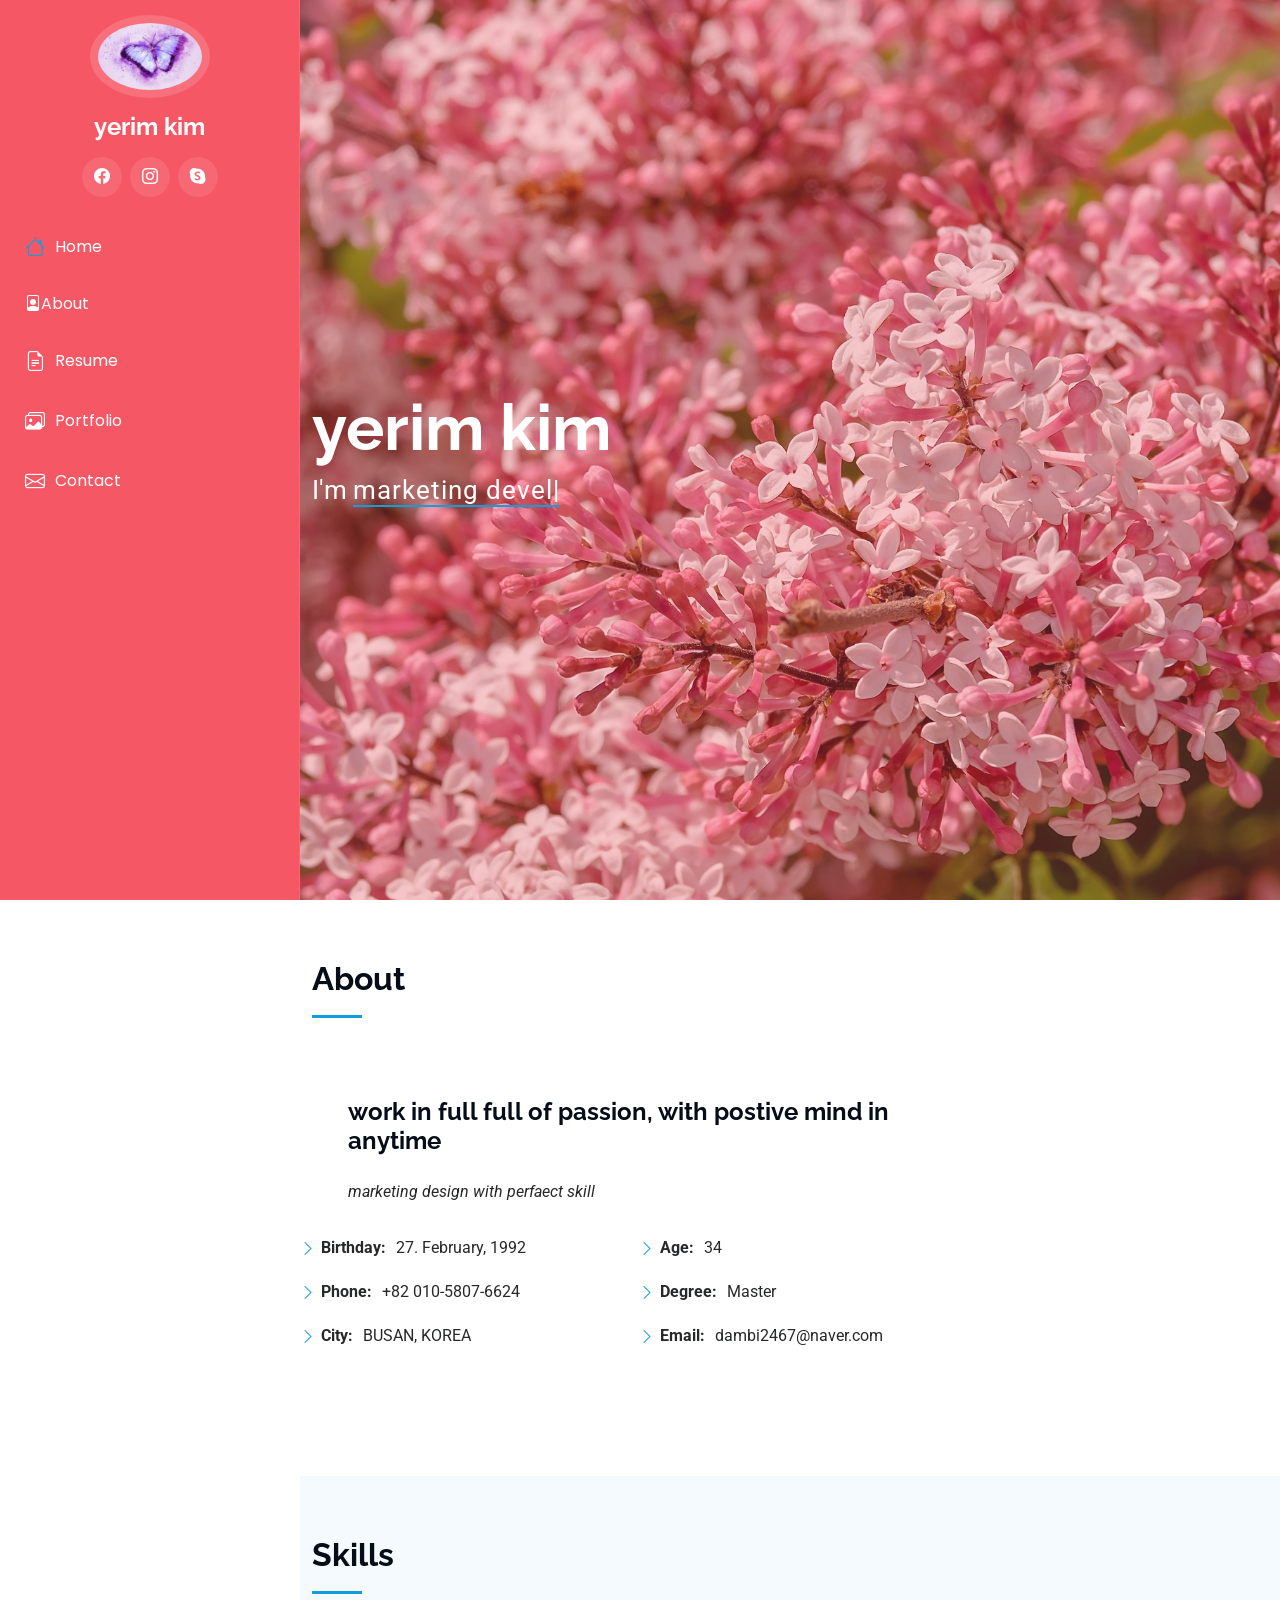
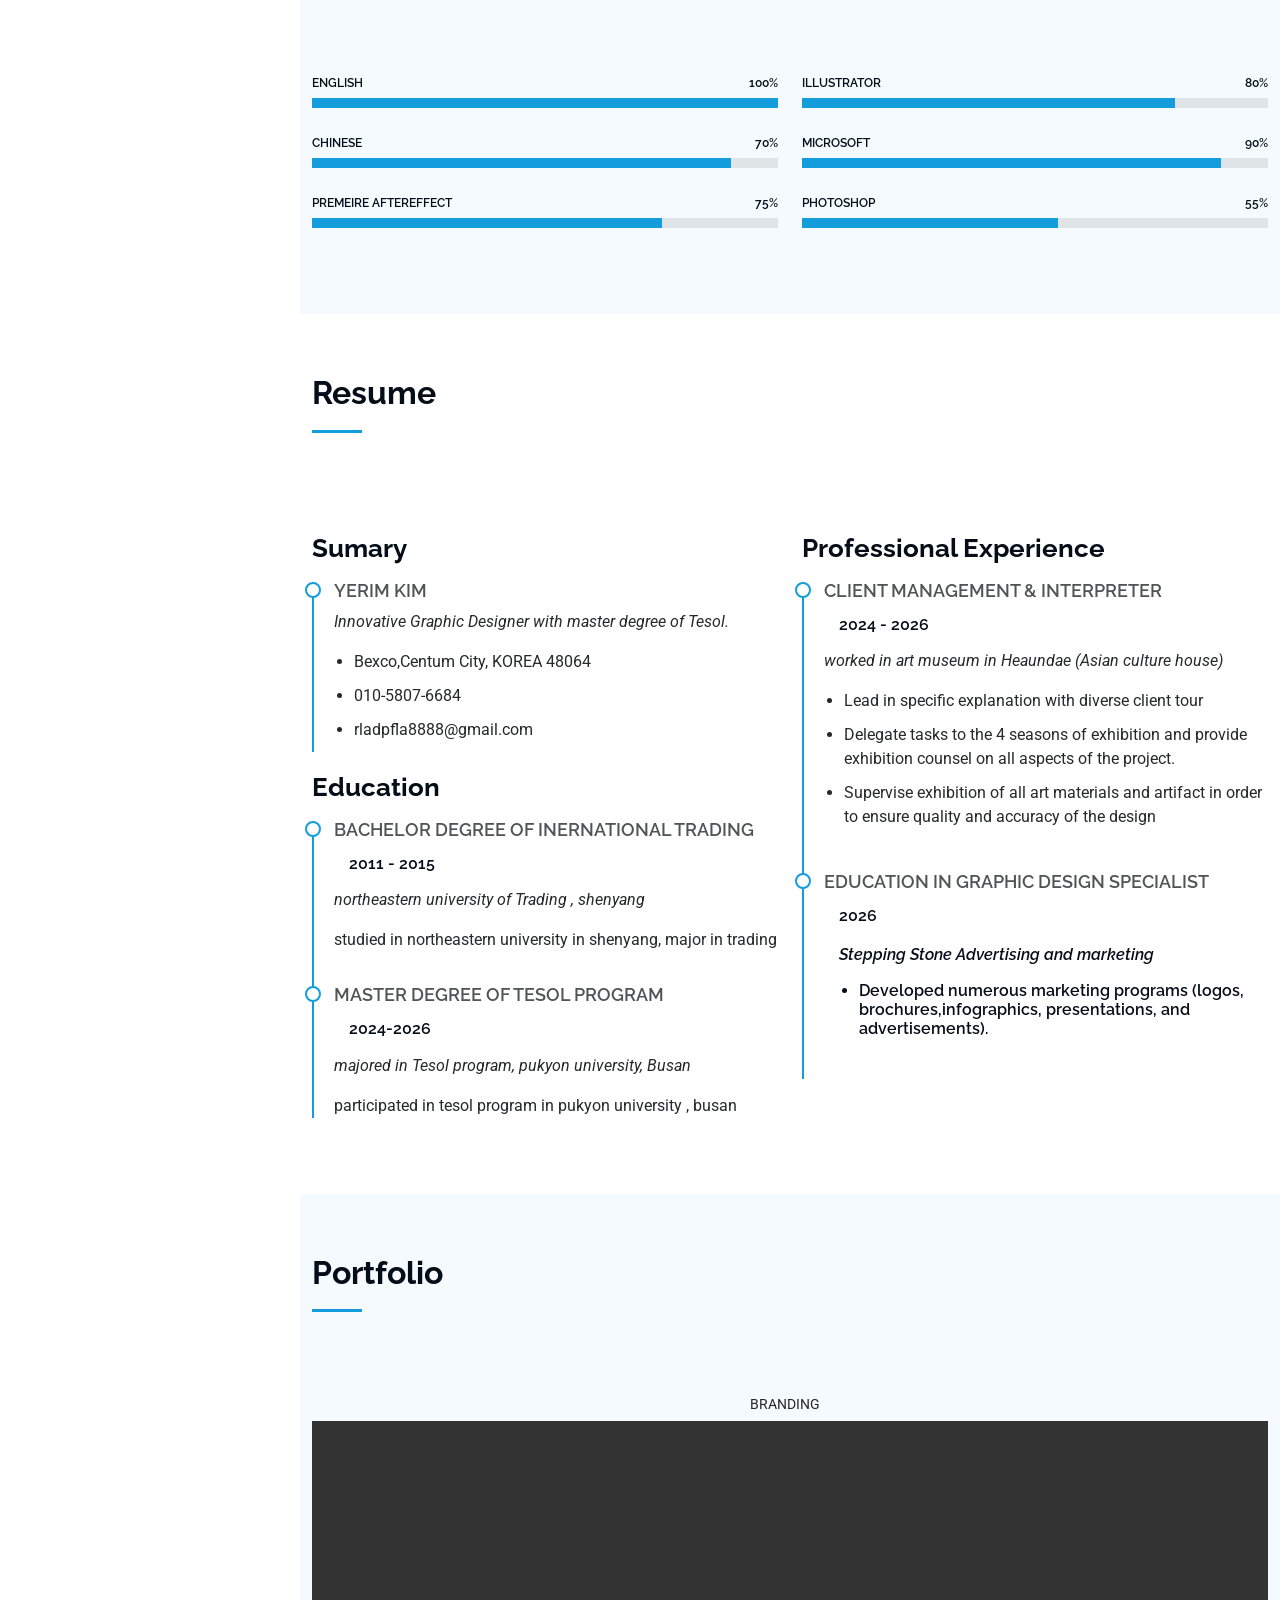
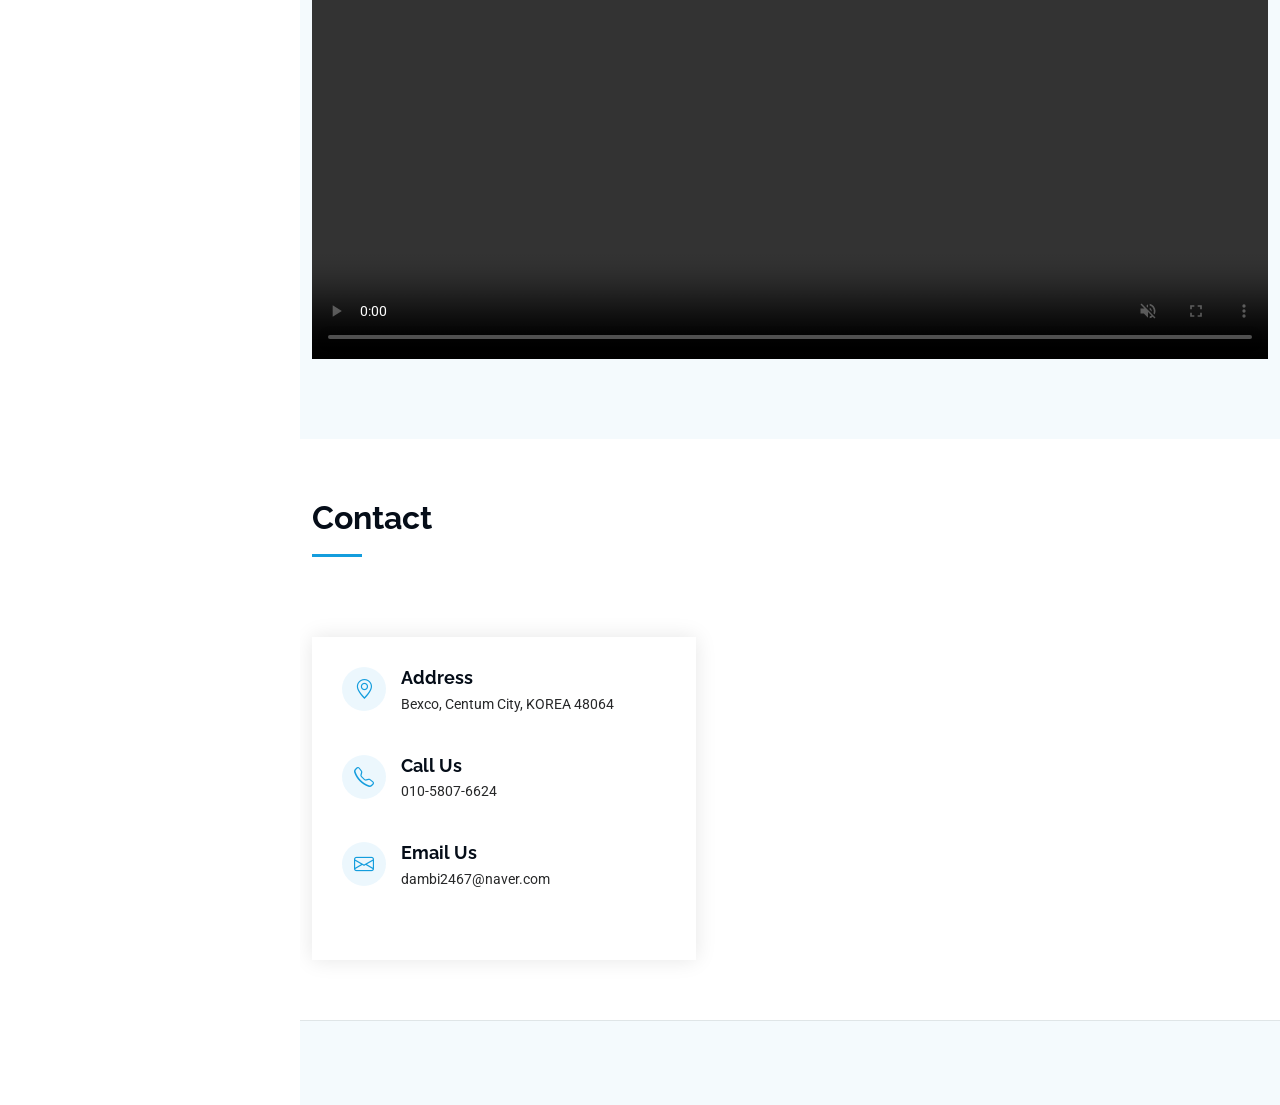
==== index.html @ ba6cc74e "up" ====
<!DOCTYPE html>
<html lang="en">

<head>
  <meta charset="utf-8">
  <meta content="width=device-width, initial-scale=1.0" name="viewport">
  <title>Index - iPortfolio Bootstrap Template</title>
  <meta content="" name="description">
  <meta content="" name="keywords">

  <!-- Favicons -->
  <link href="./milaoktasafitri-astronomy-9746537_1920.png" rel="icon">
  <link href="assets/img/apple-touch-icon.png" rel="apple-touch-icon">

  <!-- Fonts -->
  <link href="https://fonts.googleapis.com" rel="preconnect">
  <link href="https://fonts.gstatic.com" rel="preconnect" crossorigin>
  <link href="https://fonts.googleapis.com/css2?family=Roboto:ital,wght@0,100;0,300;0,400;0,500;0,700;0,900;1,100;1,300;1,400;1,500;1,700;1,900&family=Poppins:ital,wght@0,100;0,200;0,300;0,400;0,500;0,600;0,700;0,800;0,900;1,100;1,200;1,300;1,400;1,500;1,600;1,700;1,800;1,900&family=Raleway:ital,wght@0,100;0,200;0,300;0,400;0,500;0,600;0,700;0,800;0,900;1,100;1,200;1,300;1,400;1,500;1,600;1,700;1,800;1,900&display=swap" rel="stylesheet">

  <!-- Vendor CSS Files -->
  <link href="assets/vendor/bootstrap/css/bootstrap.min.css" rel="stylesheet">
  <link href="assets/vendor/bootstrap-icons/bootstrap-icons.css" rel="stylesheet">
  <link href="assets/vendor/aos/aos.css" rel="stylesheet">
  <link href="assets/vendor/glightbox/css/glightbox.min.css" rel="stylesheet">
  <link href="assets/vendor/swiper/swiper-bundle.min.css" rel="stylesheet">

  <!-- Main CSS File -->
  <link href="assets/css/main.css" rel="stylesheet">

</head>

<body class="index-page">

  <header id="header" class="header dark-background d-flex flex-column">
    <i class="header-toggle d-xl-none bi bi-list"></i>

    <div class="profile-img">
      <img src="./ractapopulous-butterfly-2265010_1920.jpg" height="100"  alt="" class="img-fluid rounded-circle">
    </div>

    <a href="index.html" class="logo d-flex align-items-center justify-content-center">
      <!-- Uncomment the line below if you also wish to use an image logo -->
      <!-- <img src="assets/img/logo.png" alt=""> -->
      <h1 class="sitename"> yerim kim</h1>
    </a>

    <div class="social-links text-center">
    
      <a href="#" class="facebook"><i class="bi bi-facebook"></i></a>
      <a href="#" class="instagram"><i class="bi bi-instagram"></i></a>
      <a href="#" class="google-plus"><i class="bi bi-skype"></i></a>

    </div>

    <nav id="navmenu" class="navmenu">
      <ul>
        <li><a href="#hero" class="active"><i class="bi bi-house navicon"></i>Home</a></li>
        <li><a href="#about"><i class="bi bi-file-person"></i> About</a></li>
        <li><a href="#resume"><i class="bi bi-file-earmark-text navicon"></i> Resume</a></li>
        <li><a href="#portfolio"><i class="bi bi-images navicon"></i> Portfolio</a></li>
      
        <li><a href="#contact"><i class="bi bi-envelope navicon"></i> Contact</a></li>
      </ul>
    </nav>

  </header>

  <main class="main">

    <!-- Hero Section -->
    <section id="hero" class="hero section dark-background">

      <img src="./couleur-lilac-3358741_1920.jpg" alt="" data-aos="fade-in" class="">

      <div class="container" data-aos="fade-up" data-aos-delay="100">
        <h2>yerim kim </h2>
        <p>I'm <span class="typed" data-typed-items=" marketing developer, interpreter., Freelancer.,"></span><span class="typed-cursor typed-cursor--blink" aria-hidden="true"></span><span class="typed-cursor typed-cursor--blink" aria-hidden="true"></span></p>
      </div>

    </section><!-- /Hero Section -->

    <!-- About Section -->
    <section id="about" class="about section">

      <!-- Section Title -->
      <div class="container section-title" data-aos="fade-up">
        <h2>About</h2>
        <p></p>
      </div><!-- End Section Title -->

        
          <div class="col-lg-8 content"  >
            <h2 class="ms-5"> work in full full of passion, with postive mind in anytime </h2>
            <p class="fst-italic py-3 ms-5">
             marketing design with perfaect skill
            </p>
            <div class="row">
              <div class="col-lg-6">
                <ul>
                  <li><i class="bi bi-chevron-right"></i> <strong>Birthday:</strong> <span>27. February, 1992</span></li>
                
                  <li><i class="bi bi-chevron-right"></i> <strong>Phone:</strong> <span> +82 010-5807-6624</span></li>
                  <li><i class="bi bi-chevron-right"></i> <strong>City:</strong> <span> BUSAN, KOREA</span></li>
                </ul>
              </div>
              <div class="col-lg-6">
                <ul>  
                  <li><i class="bi bi-chevron-right"></i> <strong>Age:</strong> <span>34</span></li>
                  <li><i class="bi bi-chevron-right"></i> <strong>Degree:</strong> <span>Master</span></li>
                  <li><i class="bi bi-chevron-right"></i> <strong>Email:</strong> <span>dambi2467@naver.com</span></li>
                    
                </ul>
              </div> 
            </div>
            <p class="py-3">
               
            </p>
          </div>
        </div>

      </div>

    </section><!-- /About Section -->

 
          


        </div>

      </div>

    </section><!-- /Stats Section -->

    <!-- Skills Section -->
    <section id="skills" class="skills section light-background">

      <!-- Section Title -->
      <div class="container section-title" data-aos="fade-up">
        <h2>Skills</h2>
        <p></p>
      </div><!-- End Section Title -->

      <div class="container" data-aos="fade-up" data-aos-delay="100">

        <div class="row skills-content skills-animation">

          <div class="col-lg-6">

            <div class="progress">
              <span class="skill"><span>ENGLISH</span> <i class="val">100%</i></span>
              <div class="progress-bar-wrap">
                <div class="progress-bar" role="progressbar" aria-valuenow="100" aria-valuemin="0" aria-valuemax="100"></div>
              </div>
            </div><!-- End Skills Item -->

            <div class="progress">
              <span class="skill"><span>CHINESE</span> <i class="val">70%</i></span>
              <div class="progress-bar-wrap">
                <div class="progress-bar" role="progressbar" aria-valuenow="90" aria-valuemin="0" aria-valuemax="100"></div>
              </div>
            </div><!-- End Skills Item -->

            <div class="progress">
              <span class="skill"><span>premeire aftereffect</span> <i class="val">75%</i></span>
              <div class="progress-bar-wrap">
                <div class="progress-bar" role="progressbar" aria-valuenow="75" aria-valuemin="0" aria-valuemax="100"></div>
              </div>
            </div><!-- End Skills Item -->

          </div>

          <div class="col-lg-6">

            <div class="progress">
              <span class="skill"><span>ILLUSTRATOR </span> <i class="val">80%</i></span>
              <div class="progress-bar-wrap">
                <div class="progress-bar" role="progressbar" aria-valuenow="80" aria-valuemin="0" aria-valuemax="100"></div>
              </div>
            </div><!-- End Skills Item -->

            <div class="progress">
              <span class="skill"><span>MICROSOFT</span> <i class="val">90%</i></span>
              <div class="progress-bar-wrap">
                <div class="progress-bar" role="progressbar" aria-valuenow="90" aria-valuemin="0" aria-valuemax="100"></div>
              </div>
            </div><!-- End Skills Item -->

            <div class="progress">
              <span class="skill"><span>Photoshop</span> <i class="val">55%</i></span>
              <div class="progress-bar-wrap">
                <div class="progress-bar" role="progressbar" aria-valuenow="55" aria-valuemin="0" aria-valuemax="100"></div>
              </div>
            </div><!-- End Skills Item -->

          </div>

        </div>

      </div>

    </section><!-- /Skills Section -->

    <!-- Resume Section -->
    <section id="resume" class="resume section">

      <!-- Section Title -->
      <div class="container section-title" data-aos="fade-up">
        <h2>Resume</h2>
        <p></p>
      </div><!-- End Section Title -->

      <div class="container">

        <div class="row">

          <div class="col-lg-6" data-aos="fade-up" data-aos-delay="100">
            <h3 class="resume-title">Sumary</h3>

            <div class="resume-item pb-0">
              <h4>yerim kim</h4>
              <p><em>Innovative Graphic Designer with master degree of Tesol.
      
              </em></p>
              <ul>
                <li>Bexco,Centum City, KOREA 48064</li>
                <li>010-5807-6684</li>
                <li>rladpfla8888@gmail.com</li>
              </ul>
            </div><!-- Edn Resume Item -->

            <h3 class="resume-title">Education</h3>
            <div class="resume-item">
              <h4>Bachelor degree of inernational trading </h4>
              <h5>2011 - 2015 </h5>
              <p><em> northeastern university of Trading , shenyang </em></p>
              <p> studied in northeastern university in shenyang, major in trading</p>
            </div><!-- Edn Resume Item -->

            <div class="resume-item">
              <h4>master degree of Tesol program </h4>
              <h5>2024-2026 </h5>
              <p><em> majored in Tesol program, pukyon university, Busan</em></p>
              <p> participated in tesol program in pukyon university , busan</p>
            </div><!-- Edn Resume Item -->

          </div>

          <div class="col-lg-6" data-aos="fade-up" data-aos-delay="200">
            <h3 class="resume-title">Professional Experience</h3>
            <div class="resume-item">
              <h4> client management & interpreter</h4>
              <h5>2024 - 2026</h5>
              <p><em> worked in art museum in Heaundae (Asian culture house)</em></p>
              <ul>
                <li>Lead in specific explanation with diverse client tour </li>
                <li>Delegate tasks to the 4 seasons of exhibition and provide exhibition counsel on all aspects of the project. </li>
                <li>Supervise exhibition of all art materials and artifact in order to ensure quality and accuracy of the design</li>
                 
              </ul>
            </div><!-- Edn Resume Item -->

            <div class="resume-item">
              <h4> education in Graphic design specialist </h4>
              <h5>2026<h5>
              <p><em>Stepping Stone Advertising and marketing  </em></p>
              <ul>
                <li>Developed numerous marketing programs (logos, brochures,infographics, presentations, and advertisements).</li>
             
                
              </ul>
            </div><!-- Edn Resume Item -->

          </div>

        </div>

      </div>

    </section><!-- /Resume Section -->

    <!-- Portfolio Section -->
    <section id="portfolio" class="portfolio section light-background">

      <!-- Section Title -->
      <div class="container section-title" data-aos="fade-up">
        <h2>Portfolio</h2>
        <p> </p>
      </div><!-- End Section Title -->

      <div class="container">

        <div class="isotope-layout" data-default-filter="*" data-layout="masonry" data-sort="original-order">

          <ul class="portfolio-filters isotope-filters" data-aos="fade-up" data-aos-delay="100">
           
            <li data-filter=".filter-branding">Branding</li>
            <div class="ratio ratio-16x9">
              <video  class="img-fluid" controls autoplay muted>
                <source src="./KakaoTalk_20260526_102324051.mp4" type="">
              </video>
            </div>
         
          </ul><!-- End Portfolio Filters -->

         

  
      </div><!-- End Section Title -->

     
      <div class="container" data-aos="fade-up" data-aos-delay="100">

        <div class="swiper init-swiper">
          <script type="application/json" class="swiper-config">
            {
              "loop": true,
              "speed": 600,
              "autoplay": {
                "delay": 5000
              },
              "slidesPerView": "auto",
              "pagination": {
                "el": ".swiper-pagination",
                "type": "bullets",
                "clickable": true
              },
              "breakpoints": {
                "320": {
                  "slidesPerView": 1,
                  "spaceBetween": 40
                },
                "1200": {
                  "slidesPerView": 3,
                  "spaceBetween": 1
                }
              }
            }
          </script>
    
            
            </div><!-- End testimonial item -->

         

      </div>

    </section><!-- /Testimonials Section -->

    <!-- Contact Section -->
    <section id="contact" class="contact section">

      <!-- Section Title -->
      <div class="container section-title" data-aos="fade-up">
        <h2>Contact</h2>
        <p></p>
      </div><!-- End Section Title -->

      <div class="container" data-aos="fade-up" data-aos-delay="100">

        <div class="row gy-4">

          <div class="col-lg-5">

            <div class="info-wrap">
              <div class="info-item d-flex" data-aos="fade-up" data-aos-delay="200">
                <i class="bi bi-geo-alt flex-shrink-0"></i>
                <div>
                  <h3>Address</h3>
                  <p>Bexco, Centum City, KOREA 48064</p>
                </div>
              </div><!-- End Info Item -->

              <div class="info-item d-flex" data-aos="fade-up" data-aos-delay="300">
                <i class="bi bi-telephone flex-shrink-0"></i>
                <div>
                  <h3>Call Us</h3>
                  <p>010-5807-6624</p>
                </div>
              </div><!-- End Info Item -->

              <div class="info-item d-flex" data-aos="fade-up" data-aos-delay="400">
                <i class="bi bi-envelope flex-shrink-0"></i>
                <div>
                  <h3>Email Us</h3>
                  <p>dambi2467@naver.com</p>
                </div>
              </div><!-- End Info Item -->

              
            </div>
          </div>

          
               

              </div>
            </form>
          </div><!-- End Contact Form -->

        </div>

      </div>

    </section><!-- /Contact Section -->

  </main>

  <footer id="footer" class="footer position-relative light-background">

    <div class="container">
      <div class="copyright text-center ">
              </div>
      <div class="credits">
        <!-- All the links in the footer should remain intact. -->
        <!-- You can delete the links only if you've purchased the pro version. -->
        <!-- Licensing information: https://bootstrapmade.com/license/ -->
        <!-- Purchase the pro version with working PHP/AJAX contact form: [buy-url] -->
       
      </div>
    </div>

  </footer>

  <!-- Scroll Top -->
  <a href="#" id="scroll-top" class="scroll-top d-flex align-items-center justify-content-center"><i class="bi bi-arrow-up-short"></i></a>

  <!-- Preloader -->
  <div id="preloader"></div>

  <!-- Vendor JS Files -->
  <script src="assets/vendor/bootstrap/js/bootstrap.bundle.min.js"></script>
  <script src="assets/vendor/php-email-form/validate.js"></script>
  <script src="assets/vendor/aos/aos.js"></script>
  <script src="assets/vendor/typed.js/typed.umd.js"></script>
  <script src="assets/vendor/purecounter/purecounter_vanilla.js"></script>
  <script src="assets/vendor/waypoints/noframework.waypoints.js"></script>
  <script src="assets/vendor/glightbox/js/glightbox.min.js"></script>
  <script src="assets/vendor/imagesloaded/imagesloaded.pkgd.min.js"></script>
  <script src="assets/vendor/isotope-layout/isotope.pkgd.min.js"></script>
  <script src="assets/vendor/swiper/swiper-bundle.min.js"></script>

  <!-- Main JS File -->
  <script src="assets/js/main.js"></script>

</body>

</html>
---- assets/css/main.css ----
/**
* Template Name: iPortfolio
* Template URL: https://bootstrapmade.com/iportfolio-bootstrap-portfolio-websites-template/
* Updated: Jun 29 2024 with Bootstrap v5.3.3
* Author: BootstrapMade.com
* License: https://bootstrapmade.com/license/
*/

/*--------------------------------------------------------------
# Font & Color Variables
# Help: https://bootstrapmade.com/color-system/
--------------------------------------------------------------*/
/* Fonts */
:root {
  --default-font: "Roboto",  system-ui, -apple-system, "Segoe UI", Roboto, "Helvetica Neue", Arial, "Noto Sans", "Liberation Sans", sans-serif, "Apple Color Emoji", "Segoe UI Emoji", "Segoe UI Symbol", "Noto Color Emoji";
  --heading-font: "Raleway",  sans-serif;
  --nav-font: "Poppins",  sans-serif;
}

/* Global Colors - The following color variables are used throughout the website. Updating them here will change the color scheme of the entire website */
:root { 
  --background-color: #ffffff; /* Background color for the entire website, including individual sections */
  --default-color: #272829; /* Default color used for the majority of the text content across the entire website */
  --heading-color: #050d18; /* Color for headings, subheadings and title throughout the website */
  --accent-color: #149ddd; /* Accent color that represents your brand on the website. It's used for buttons, links, and other elements that need to stand out */
  --surface-color: #ffffff; /* The surface color is used as a background of boxed elements within sections, such as cards, icon boxes, or other elements that require a visual separation from the global background. */
  --contrast-color: #ffffff; /* Contrast color for text, ensuring readability against backgrounds of accent, heading, or default colors. */
}

/* Nav Menu Colors - The following color variables are used specifically for the navigation menu. They are separate from the global colors to allow for more customization options */
:root {
  --nav-color: #ffffff;  /* The default color of the main navmenu links */
  --nav-hover-color: #ffffff; /* Applied to main navmenu links when they are hovered over or active */
  --nav-mobile-background-color: #040b14; /* Used as the background color for mobile navigation menu */
  --nav-dropdown-background-color: #040b14; /* Used as the background color for dropdown items that appear when hovering over primary navigation items */
  --nav-dropdown-color: #a8a9b4; /* Used for navigation links of the dropdown items in the navigation menu. */
  --nav-dropdown-hover-color: #ffffff; /* Similar to --nav-hover-color, this color is applied to dropdown navigation links when they are hovered over. */
}

/* Color Presets - These classes override global colors when applied to any section or element, providing reuse of the sam color scheme. */

.light-background {
  --background-color: #f4fafd;
  --surface-color: #ffffff;
}

.dark-background {
  --background-color: #f55764;
  --default-color: #ffffff;
  --heading-color: #ffffff;
  --surface-color: #151f2b;
  --contrast-color: #ffffff;
}

/* Smooth scroll */
:root {
  scroll-behavior: smooth;
}

/*--------------------------------------------------------------
# General Styling & Shared Classes
--------------------------------------------------------------*/
body {
  color: var(--default-color);
  background-color: var(--background-color);
  font-family: var(--default-font);
}

a {
  color: var(--accent-color);
  text-decoration: none;
  transition: 0.3s;
}

a:hover {
  color: color-mix(in srgb, var(--accent-color), transparent 25%);
  text-decoration: none;
}

h1,
h2,
h3,
h4,
h5,
h6 {
  color: var(--heading-color);
  font-family: var(--heading-font);
}

/* PHP Email Form Messages
------------------------------*/
.php-email-form .error-message {
  display: none;
  background: #df1529;
  color: #ffffff;
  text-align: left;
  padding: 15px;
  margin-bottom: 24px;
  font-weight: 600;
}

.php-email-form .sent-message {
  display: none;
  color: #ffffff;
  background: #059652;
  text-align: center;
  padding: 15px;
  margin-bottom: 24px;
  font-weight: 600;
}

.php-email-form .loading {
  display: none;
  background: var(--surface-color);
  text-align: center;
  padding: 15px;
  margin-bottom: 24px;
}

.php-email-form .loading:before {
  content: "";
  display: inline-block;
  border-radius: 50%;
  width: 24px;
  height: 24px;
  margin: 0 10px -6px 0;
  border: 3px solid var(--accent-color);
  border-top-color: var(--surface-color);
  animation: php-email-form-loading 1s linear infinite;
}

@keyframes php-email-form-loading {
  0% {
    transform: rotate(0deg);
  }

  100% {
    transform: rotate(360deg);
  }
}

/*--------------------------------------------------------------
# Global Header
--------------------------------------------------------------*/
.header {
  color: var(--default-color);
  background-color: var(--background-color);
  position: fixed;
  top: 0;
  left: 0;
  bottom: 0;
  padding: 0 15px;
  width: 300px;
  transition: all ease-in-out 0.3s;
  overflow-y: auto;
  z-index: 997;
  border-right: 1px solid color-mix(in srgb, var(--default-color), transparent 90%);
}

.header .profile-img img {
  margin: 15px auto;
  display: block;
  width: 120px;
  border: 8px solid color-mix(in srgb, var(--default-color), transparent 85%);
}

.header .logo {
  line-height: 1;
  margin-bottom: 15px;
}

.header .logo img {
  max-height: 32px;
  margin-right: 8px;
}

.header .logo h1 {
  font-size: 24px;
  margin: 0;
  font-weight: 700;
  color: var(--heading-color);
}

.header .social-links {
  margin: 0 0 20px 0;
}

.header .social-links a {
  font-size: 16px;
  display: inline-flex;
  align-items: center;
  justify-content: center;
  background: color-mix(in srgb, var(--default-color), transparent 90%);
  color: var(--default-color);
  margin: 0 2px;
  border-radius: 50%;
  text-align: center;
  width: 40px;
  height: 40px;
  transition: 0.3s;
}

.header .social-links a:hover {
  color: var(--contrast-color);
  background: var(--accent-color);
}

@media (min-width: 1200px) {

  .header~main,
  .header~#footer {
    margin-left: 300px;
  }
}

@media (max-width: 1199px) {
  .header {
    left: -100%;
  }
}

.header.header-show {
  left: 0;
}

.header .header-toggle {
  color: var(--contrast-color);
  background-color: var(--accent-color);
  font-size: 22px;
  display: flex;
  align-items: center;
  justify-content: center;
  width: 40px;
  height: 40px;
  border-radius: 50%;
  cursor: pointer;
  position: fixed;
  top: 15px;
  right: 15px;
  z-index: 9999;
  transition: background-color 0.3s;
}

.header .header-toggle:hover {
  color: var(--contrast-color);
  background-color: color-mix(in srgb, var(--accent-color) 90%, white 15%);
}

/*--------------------------------------------------------------
# Navigation Menu
--------------------------------------------------------------*/
.mobile-nav-toggle {
  display: none;
}

.navmenu {
  padding: 0;
  z-index: 9997;
}

.navmenu ul {
  list-style: none;
  padding: 0 0 20px 0;
  margin: 0;
}

.navmenu a,
.navmenu a:focus {
  color: var(--nav-color);
  padding: 15px 10px;
  font-family: var(--nav-font);
  font-size: 16px;
  font-weight: 400;
  display: flex;
  align-items: center;
  white-space: nowrap;
  transition: 0.3s;
  width: 100%;
}

.navmenu a .navicon,
.navmenu a:focus .navicon {
  font-size: 20px;
  margin-right: 10px;
}

.navmenu a .toggle-dropdown,
.navmenu a:focus .toggle-dropdown {
  font-size: 12px;
  line-height: 0;
  margin-left: auto;
  width: 30px;
  height: 30px;
  display: flex;
  align-items: center;
  justify-content: center;
  border-radius: 50%;
  transition: 0.3s;
  flex-shrink: 0;
  background-color: color-mix(in srgb, var(--accent-color), transparent 90%);
}

.navmenu a .toggle-dropdown:hover,
.navmenu a:focus .toggle-dropdown:hover {
  background-color: var(--accent-color);
  color: var(--contrast-color);
}

.navmenu a:hover,
.navmenu .active,
.navmenu .active:focus {
  color: var(--nav-hover-color);
}

.navmenu a:hover .navicon,
.navmenu .active .navicon,
.navmenu .active:focus .navicon {
  color: var(--accent-color);
}

.navmenu .active .toggle-dropdown,
.navmenu .active:focus .toggle-dropdown {
  background-color: var(--accent-color);
  color: var(--contrast-color);
  transform: rotate(180deg);
}

.navmenu .dropdown {
  display: block;
}

.navmenu .dropdown a,
.navmenu .dropdown a:focus {
  color: --nav-dropdown-color;
}

.navmenu .dropdown a:hover,
.navmenu .dropdown .active,
.navmenu .dropdown .active:focus {
  color: var(--nav-dropdown-hover-color);
}

.navmenu .dropdown ul {
  position: static;
  display: none;
  z-index: 99;
  padding: 5px 10px;
  margin: 5px 10px;
  background-color: var(--nav-dropdown-background-color);
  border: 1px solid color-mix(in srgb, var(--default-color), transparent 90%);
  box-shadow: none;
  transition: all 0.5s ease-in-out;
}

.navmenu .dropdown ul ul {
  background-color: rgba(33, 37, 41, 0.1);
}

.navmenu .dropdown>.dropdown-active {
  display: block;
  background-color: rgba(33, 37, 41, 0.03);
}

/*--------------------------------------------------------------
# Global Footer
--------------------------------------------------------------*/
.footer {
  color: var(--default-color);
  background-color: var(--background-color);
  font-size: 14px;
  padding: 40px 0;
  position: relative;
  border-top: 1px solid color-mix(in srgb, var(--default-color), transparent 90%);
}

.footer .copyright p {
  margin-bottom: 0;
}

.footer .credits {
  margin-top: 4px;
  font-size: 13px;
  text-align: center;
}

/*--------------------------------------------------------------
# Preloader
--------------------------------------------------------------*/
#preloader {
  position: fixed;
  inset: 0;
  z-index: 999999;
  overflow: hidden;
  background: var(--background-color);
  transition: all 0.6s ease-out;
}

#preloader:before {
  content: "";
  position: fixed;
  top: calc(50% - 30px);
  left: calc(50% - 30px);
  border: 6px solid #ffffff;
  border-color: var(--accent-color) transparent var(--accent-color) transparent;
  border-radius: 50%;
  width: 60px;
  height: 60px;
  animation: animate-preloader 1.5s linear infinite;
}

@keyframes animate-preloader {
  0% {
    transform: rotate(0deg);
  }

  100% {
    transform: rotate(360deg);
  }
}

/*--------------------------------------------------------------
# Scroll Top Button
--------------------------------------------------------------*/
.scroll-top {
  position: fixed;
  visibility: hidden;
  opacity: 0;
  right: 15px;
  bottom: -15px;
  z-index: 99999;
  background-color: var(--accent-color);
  width: 44px;
  height: 44px;
  border-radius: 50px;
  transition: all 0.4s;
}

.scroll-top i {
  font-size: 24px;
  color: var(--contrast-color);
  line-height: 0;
}

.scroll-top:hover {
  background-color: color-mix(in srgb, var(--accent-color), transparent 20%);
  color: var(--contrast-color);
}

.scroll-top.active {
  visibility: visible;
  opacity: 1;
  bottom: 15px;
}

/*--------------------------------------------------------------
# Disable aos animation delay on mobile devices
--------------------------------------------------------------*/
@media screen and (max-width: 768px) {
  [data-aos-delay] {
    transition-delay: 0 !important;
  }
}

/*--------------------------------------------------------------
# Global Page Titles & Breadcrumbs
--------------------------------------------------------------*/
.page-title {
  color: var(--default-color);
  background-color: var(--background-color);
  padding: 25px 0;
  position: relative;
}

.page-title h1 {
  font-size: 24px;
  font-weight: 700;
}

.page-title .breadcrumbs ol {
  display: flex;
  flex-wrap: wrap;
  list-style: none;
  padding: 0;
  margin: 0;
  font-size: 14px;
  font-weight: 400;
}

.page-title .breadcrumbs ol li+li {
  padding-left: 10px;
}

.page-title .breadcrumbs ol li+li::before {
  content: "/";
  display: inline-block;
  padding-right: 10px;
  color: color-mix(in srgb, var(--default-color), transparent 70%);
}

/*--------------------------------------------------------------
# Global Sections
--------------------------------------------------------------*/
section,
.section {
  color: var(--default-color);
  background-color: var(--background-color);
  padding: 60px 0;
  overflow: clip;
}

/*--------------------------------------------------------------
# Global Section Titles
--------------------------------------------------------------*/
.section-title {
  padding-bottom: 60px;
  position: relative;
}

.section-title h2 {
  font-size: 32px;
  font-weight: 700;
  margin-bottom: 20px;
  padding-bottom: 20px;
  position: relative;
}

.section-title h2:after {
  content: "";
  position: absolute;
  display: block;
  width: 50px;
  height: 3px;
  background: var(--accent-color);
  left: 0;
  bottom: 0;
}

.section-title p {
  margin-bottom: 0;
}

/*--------------------------------------------------------------
# Hero Section
--------------------------------------------------------------*/
.hero {
  width: 100%;
  min-height: 100vh;
  position: relative;
  padding: 80px 0;
  display: flex;
  align-items: center;
  justify-content: center;
}

.hero img {
  position: absolute;
  inset: 0;
  display: block;
  width: 100%;
  height: 100%;
  object-fit: cover;
  z-index: 1;
}

.hero:before {
  content: "";
  background: color-mix(in srgb, var(--background-color), transparent 70%);
  position: absolute;
  inset: 0;
  z-index: 2;
}

.hero .container {
  position: relative;
  z-index: 3;
}

.hero h2 {
  margin: 0;
  font-size: 64px;
  font-weight: 700;
}

.hero p {
  margin: 5px 0 0 0;
  font-size: 26px;
}

.hero p span {
  letter-spacing: 1px;
  border-bottom: 2px solid var(--accent-color);
}

.hero .social-links {
  margin-top: 25px;
}

.hero .social-links a {
  font-size: 24px;
  display: inline-block;
  color: color-mix(in srgb, var(--default-color), transparent 50%);
  line-height: 1;
  margin-right: 20px;
  transition: 0.3s;
}

.hero .social-links a:hover {
  color: var(--accent-color);
}

@media (max-width: 768px) {
  .hero h2 {
    font-size: 32px;
  }

  .hero p {
    font-size: 20px;
  }
}

/*--------------------------------------------------------------
# About Section
--------------------------------------------------------------*/
.about .content h2 {
  font-weight: 700;
  font-size: 24px;
}

.about .content ul {
  list-style: none;
  padding: 0;
}

.about .content ul li {
  margin-bottom: 20px;
  display: flex;
  align-items: center;
}

.about .content ul strong {
  margin-right: 10px;
}

.about .content ul i {
  font-size: 16px;
  margin-right: 5px;
  color: var(--accent-color);
  line-height: 0;
}

/*--------------------------------------------------------------
# Stats Section
--------------------------------------------------------------*/
.stats .stats-item {
  padding: 30px;
  width: 100%;
}

.stats .stats-item i {
  color: var(--accent-color);
  display: block;
  font-size: 44px;
  float: left;
  line-height: 0;
}

.stats .stats-item .purecounter {
  color: var(--heading-color);
  font-size: 48px;
  line-height: 40px;
  display: block;
  font-weight: 700;
  margin-left: 60px;
}

.stats .stats-item p {
  color: color-mix(in srgb, var(--default-color), transparent 40%);
  padding: 15px 0 0 0;
  margin: 0 0 0 60px;
  font-family: var(--heading-font);
  font-size: 14px;
}

/*--------------------------------------------------------------
# Skills Section
--------------------------------------------------------------*/
.skills .progress {
  height: 60px;
  display: block;
  background: none;
  border-radius: 0;
}

.skills .progress .skill {
  color: var(--heading-color);
  padding: 0;
  margin: 0 0 6px 0;
  text-transform: uppercase;
  display: block;
  font-weight: 600;
  font-family: var(--heading-font);
}

.skills .progress .skill .val {
  float: right;
  font-style: normal;
}

.skills .progress-bar-wrap {
  background: color-mix(in srgb, var(--default-color), transparent 90%);
  height: 10px;
}

.skills .progress-bar {
  width: 1px;
  height: 10px;
  transition: 0.9s;
  background-color: var(--accent-color);
}

/*--------------------------------------------------------------
# Resume Section
--------------------------------------------------------------*/
.resume .resume-title {
  color: var(--heading-color);
  font-size: 26px;
  font-weight: 700;
  margin-top: 20px;
  margin-bottom: 20px;
}

.resume .resume-item {
  padding: 0 0 20px 20px;
  margin-top: -2px;
  border-left: 2px solid var(--accent-color);
  position: relative;
}

.resume .resume-item h4 {
  line-height: 18px;
  font-size: 18px;
  font-weight: 600;
  text-transform: uppercase;
  color: color-mix(in srgb, var(--default-color), transparent 20%);
  margin-bottom: 10px;
}

.resume .resume-item h5 {
  font-size: 16px;
  padding: 5px 15px;
  display: inline-block;
  font-weight: 600;
  margin-bottom: 10px;
}

.resume .resume-item ul {
  padding-left: 20px;
}

.resume .resume-item ul li {
  padding-bottom: 10px;
}

.resume .resume-item:last-child {
  padding-bottom: 0;
}

.resume .resume-item::before {
  content: "";
  position: absolute;
  width: 16px;
  height: 16px;
  border-radius: 50px;
  left: -9px;
  top: 0;
  background: var(--background-color);
  border: 2px solid var(--accent-color);
}

/*--------------------------------------------------------------
# Portfolio Section
--------------------------------------------------------------*/
.portfolio .portfolio-filters {
  padding: 0;
  margin: 0 auto 20px auto;
  list-style: none;
  text-align: center;
}

.portfolio .portfolio-filters li {
  cursor: pointer;
  display: inline-block;
  padding: 0;
  font-size: 14px;
  font-weight: 400;
  margin: 0 10px;
  line-height: 1;
  text-transform: uppercase;
  margin-bottom: 10px;
  transition: all 0.3s ease-in-out;
}

.portfolio .portfolio-filters li:hover,
.portfolio .portfolio-filters li.filter-active {
  color: var(--accent-color);
}

.portfolio .portfolio-filters li:first-child {
  margin-left: 0;
}

.portfolio .portfolio-filters li:last-child {
  margin-right: 0;
}

@media (max-width: 575px) {
  .portfolio .portfolio-filters li {
    font-size: 14px;
    margin: 0 5px;
  }
}

.portfolio .portfolio-content {
  position: relative;
  overflow: hidden;
}

.portfolio .portfolio-content img {
  transition: 0.3s;
}

.portfolio .portfolio-content .portfolio-info {
  opacity: 0;
  position: absolute;
  inset: 0;
  z-index: 3;
  transition: all ease-in-out 0.3s;
  background: rgba(0, 0, 0, 0.6);
  padding: 15px;
}

.portfolio .portfolio-content .portfolio-info h4 {
  font-size: 14px;
  padding: 5px 10px;
  font-weight: 400;
  color: #ffffff;
  display: inline-block;
  background-color: var(--accent-color);
}

.portfolio .portfolio-content .portfolio-info p {
  position: absolute;
  bottom: 10px;
  text-align: center;
  display: inline-block;
  left: 0;
  right: 0;
  font-size: 16px;
  font-weight: 600;
  color: rgba(255, 255, 255, 0.8);
}

.portfolio .portfolio-content .portfolio-info .preview-link,
.portfolio .portfolio-content .portfolio-info .details-link {
  position: absolute;
  left: calc(50% - 40px);
  font-size: 26px;
  top: calc(50% - 14px);
  color: #fff;
  transition: 0.3s;
  line-height: 1.2;
}

.portfolio .portfolio-content .portfolio-info .preview-link:hover,
.portfolio .portfolio-content .portfolio-info .details-link:hover {
  color: var(--accent-color);
}

.portfolio .portfolio-content .portfolio-info .details-link {
  left: 50%;
  font-size: 34px;
  line-height: 0;
}

.portfolio .portfolio-content:hover .portfolio-info {
  opacity: 1;
}

.portfolio .portfolio-content:hover img {
  transform: scale(1.1);
}

/*--------------------------------------------------------------
# Services Section
--------------------------------------------------------------*/
.services .service-item {
  position: relative;
}

.services .service-item .icon {
  background: var(--accent-color);
  display: flex;
  align-items: center;
  justify-content: center;
  width: 54px;
  height: 54px;
  border-radius: 50%;
  transition: 0.5s;
  border: 1px solid var(--accent-color);
  margin-right: 20px;
}

.services .service-item .icon i {
  color: var(--contrast-color);
  font-size: 24px;
  line-height: 0;
}

.services .service-item:hover .icon {
  background: var(--surface-color);
}

.services .service-item:hover .icon i {
  color: var(--accent-color);
}

.services .service-item .title {
  font-weight: 700;
  margin-bottom: 15px;
  font-size: 18px;
}

.services .service-item .title a {
  color: var(--heading-color);
}

.services .service-item .title a:hover {
  color: var(--accent-color);
}

.services .service-item .description {
  line-height: 24px;
  font-size: 14px;
}

/*--------------------------------------------------------------
# Testimonials Section
--------------------------------------------------------------*/
.testimonials .testimonials-carousel,
.testimonials .testimonials-slider {
  overflow: hidden;
}

.testimonials .testimonial-item {
  box-sizing: content-box;
  text-align: center;
  min-height: 320px;
}

.testimonials .testimonial-item .testimonial-img {
  width: 90px;
  border-radius: 50%;
  margin: 0 auto;
}

.testimonials .testimonial-item h3 {
  font-size: 18px;
  font-weight: bold;
  margin: 10px 0 5px 0;
}

.testimonials .testimonial-item h4 {
  font-size: 14px;
  color: color-mix(in srgb, var(--default-color), transparent 20%);
  margin: 0;
}

.testimonials .testimonial-item .quote-icon-left,
.testimonials .testimonial-item .quote-icon-right {
  color: color-mix(in srgb, var(--accent-color), transparent 40%);
  font-size: 26px;
  line-height: 0;
}

.testimonials .testimonial-item .quote-icon-left {
  display: inline-block;
  left: -5px;
  position: relative;
}

.testimonials .testimonial-item .quote-icon-right {
  display: inline-block;
  right: -5px;
  position: relative;
  top: 10px;
  transform: scale(-1, -1);
}

.testimonials .testimonial-item p {
  font-style: italic;
  margin: 0 15px 15px 15px;
  padding: 20px;
  background-color: var(--surface-color);
  position: relative;
  margin-bottom: 35px;
  border-radius: 6px;
  box-shadow: 0px 2px 15px rgba(0, 0, 0, 0.1);
}

.testimonials .testimonial-item p::after {
  content: "";
  width: 0;
  height: 0;
  border-top: 20px solid var(--surface-color);
  border-right: 20px solid transparent;
  border-left: 20px solid transparent;
  position: absolute;
  bottom: -20px;
  left: calc(50% - 20px);
}

.testimonials .swiper-wrapper {
  height: auto;
}

.testimonials .swiper-pagination {
  margin-top: 40px;
  position: relative;
}

.testimonials .swiper-pagination .swiper-pagination-bullet {
  width: 12px;
  height: 12px;
  background-color: var(--background-color);
  opacity: 1;
  border: 1px solid var(--accent-color);
}

.testimonials .swiper-pagination .swiper-pagination-bullet-active {
  background-color: var(--accent-color);
}

/*--------------------------------------------------------------
# Contact Section
--------------------------------------------------------------*/
.contact .info-wrap {
  background-color: var(--surface-color);
  box-shadow: 0px 0px 20px rgba(0, 0, 0, 0.1);
  padding: 30px;
}

@media (max-width: 575px) {
  .contact .info-wrap {
    padding: 20px;
  }
}

.contact .info-item {
  margin-bottom: 40px;
}

.contact .info-item i {
  font-size: 20px;
  color: var(--accent-color);
  background: color-mix(in srgb, var(--accent-color), transparent 92%);
  width: 44px;
  height: 44px;
  display: flex;
  justify-content: center;
  align-items: center;
  border-radius: 50px;
  transition: all 0.3s ease-in-out;
  margin-right: 15px;
}

.contact .info-item h3 {
  padding: 0;
  font-size: 18px;
  font-weight: 700;
  margin-bottom: 5px;
}

.contact .info-item p {
  padding: 0;
  margin-bottom: 0;
  font-size: 14px;
}

.contact .info-item:hover i {
  background: var(--accent-color);
  color: var(--contrast-color);
}

.contact .php-email-form {
  background-color: var(--surface-color);
  height: 100%;
  padding: 30px;
  box-shadow: 0px 0px 20px rgba(0, 0, 0, 0.1);
}

@media (max-width: 575px) {
  .contact .php-email-form {
    padding: 20px;
  }
}

.contact .php-email-form input[type=text],
.contact .php-email-form input[type=email],
.contact .php-email-form textarea {
  font-size: 14px;
  padding: 10px 15px;
  box-shadow: none;
  border-radius: 0;
  color: var(--default-color);
  background-color: var(--surface-color);
  border-color: color-mix(in srgb, var(--default-color), transparent 80%);
}

.contact .php-email-form input[type=text]:focus,
.contact .php-email-form input[type=email]:focus,
.contact .php-email-form textarea:focus {
  border-color: var(--accent-color);
}

.contact .php-email-form input[type=text]::placeholder,
.contact .php-email-form input[type=email]::placeholder,
.contact .php-email-form textarea::placeholder {
  color: color-mix(in srgb, var(--default-color), transparent 70%);
}

.contact .php-email-form button[type=submit] {
  color: var(--contrast-color);
  background: var(--accent-color);
  border: 0;
  padding: 10px 30px;
  transition: 0.4s;
  border-radius: 50px;
}

.contact .php-email-form button[type=submit]:hover {
  background: color-mix(in srgb, var(--accent-color), transparent 25%);
}

/*--------------------------------------------------------------
# Portfolio Details Section
--------------------------------------------------------------*/
.portfolio-details .portfolio-details-slider img {
  width: 100%;
}

.portfolio-details .portfolio-details-slider .swiper-pagination {
  margin-top: 20px;
  position: relative;
}

.portfolio-details .portfolio-details-slider .swiper-pagination .swiper-pagination-bullet {
  width: 12px;
  height: 12px;
  background-color: color-mix(in srgb, var(--default-color), transparent 85%);
  opacity: 1;
}

.portfolio-details .portfolio-details-slider .swiper-pagination .swiper-pagination-bullet-active {
  background-color: var(--accent-color);
}

.portfolio-details .portfolio-info {
  padding: 30px;
  box-shadow: 0px 0 30px rgba(0, 0, 0, 0.1);
}

.portfolio-details .portfolio-info h3 {
  font-size: 22px;
  font-weight: 700;
  margin-bottom: 20px;
  padding-bottom: 20px;
  border-bottom: 1px solid color-mix(in srgb, var(--default-color), transparent 85%);
}

.portfolio-details .portfolio-info ul {
  list-style: none;
  padding: 0;
  font-size: 15px;
}

.portfolio-details .portfolio-info ul li+li {
  margin-top: 10px;
}

.portfolio-details .portfolio-description {
  padding-top: 30px;
}

.portfolio-details .portfolio-description h2 {
  font-size: 26px;
  font-weight: 700;
  margin-bottom: 20px;
}

.portfolio-details .portfolio-description p {
  padding: 0;
  color: color-mix(in srgb, var(--default-color), transparent 30%);
}

/*--------------------------------------------------------------
# Service Details Section
--------------------------------------------------------------*/
.service-details .services-list {
  padding: 10px 30px;
  border: 1px solid color-mix(in srgb, var(--default-color), transparent 90%);
  margin-bottom: 20px;
}

.service-details .services-list a {
  display: block;
  line-height: 1;
  padding: 8px 0 8px 15px;
  border-left: 3px solid color-mix(in srgb, var(--default-color), transparent 70%);
  margin: 20px 0;
  color: color-mix(in srgb, var(--default-color), transparent 20%);
  transition: 0.3s;
}

.service-details .services-list a.active {
  color: var(--heading-color);
  font-weight: 700;
  border-color: var(--accent-color);
}

.service-details .services-list a:hover {
  border-color: var(--accent-color);
}

.service-details .services-img {
  margin-bottom: 20px;
}

.service-details h3 {
  font-size: 26px;
  font-weight: 700;
}

.service-details h4 {
  font-size: 20px;
  font-weight: 700;
}

.service-details p {
  font-size: 15px;
}

.service-details ul {
  list-style: none;
  padding: 0;
  font-size: 15px;
}

.service-details ul li {
  padding: 5px 0;
  display: flex;
  align-items: center;
}

.service-details ul i {
  font-size: 20px;
  margin-right: 8px;
  color: var(--accent-color);
}

/*--------------------------------------------------------------
# Starter Section Section
--------------------------------------------------------------*/
.starter-section {
  /* Add your styles here */
}
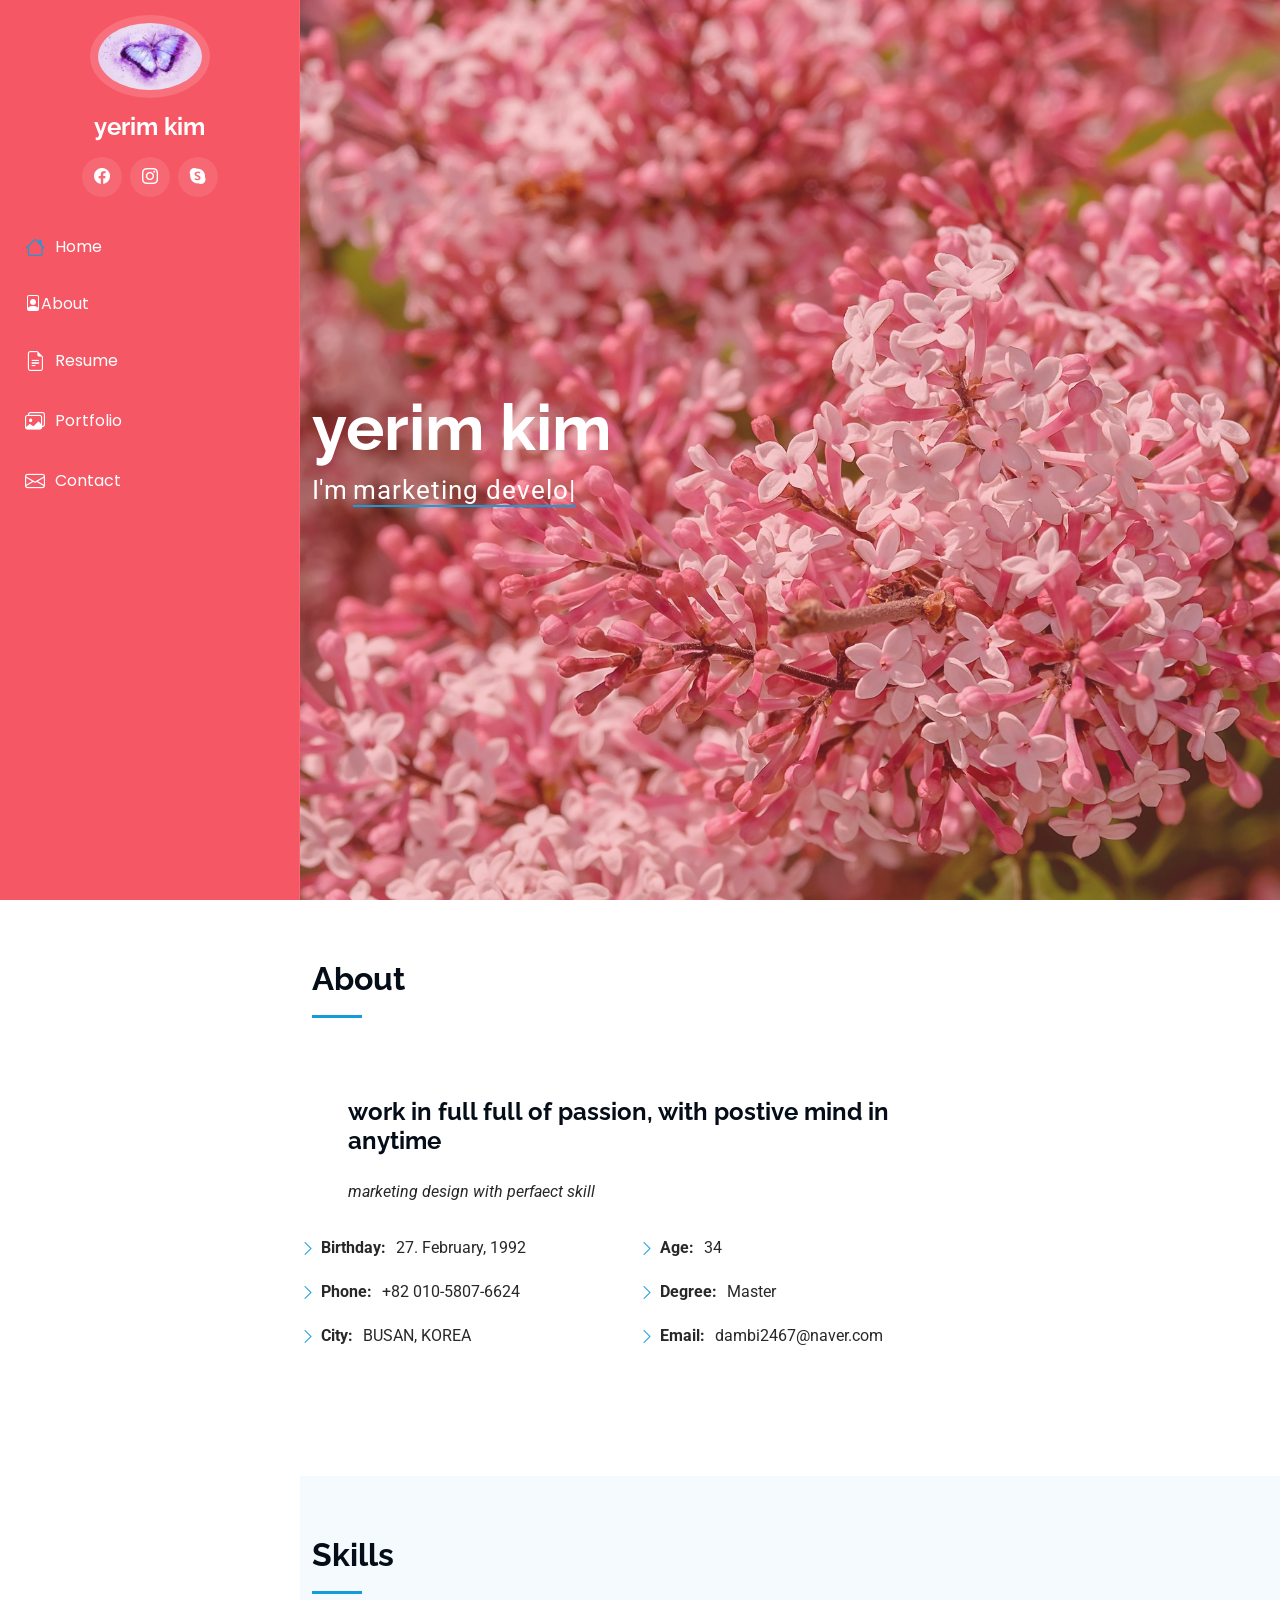
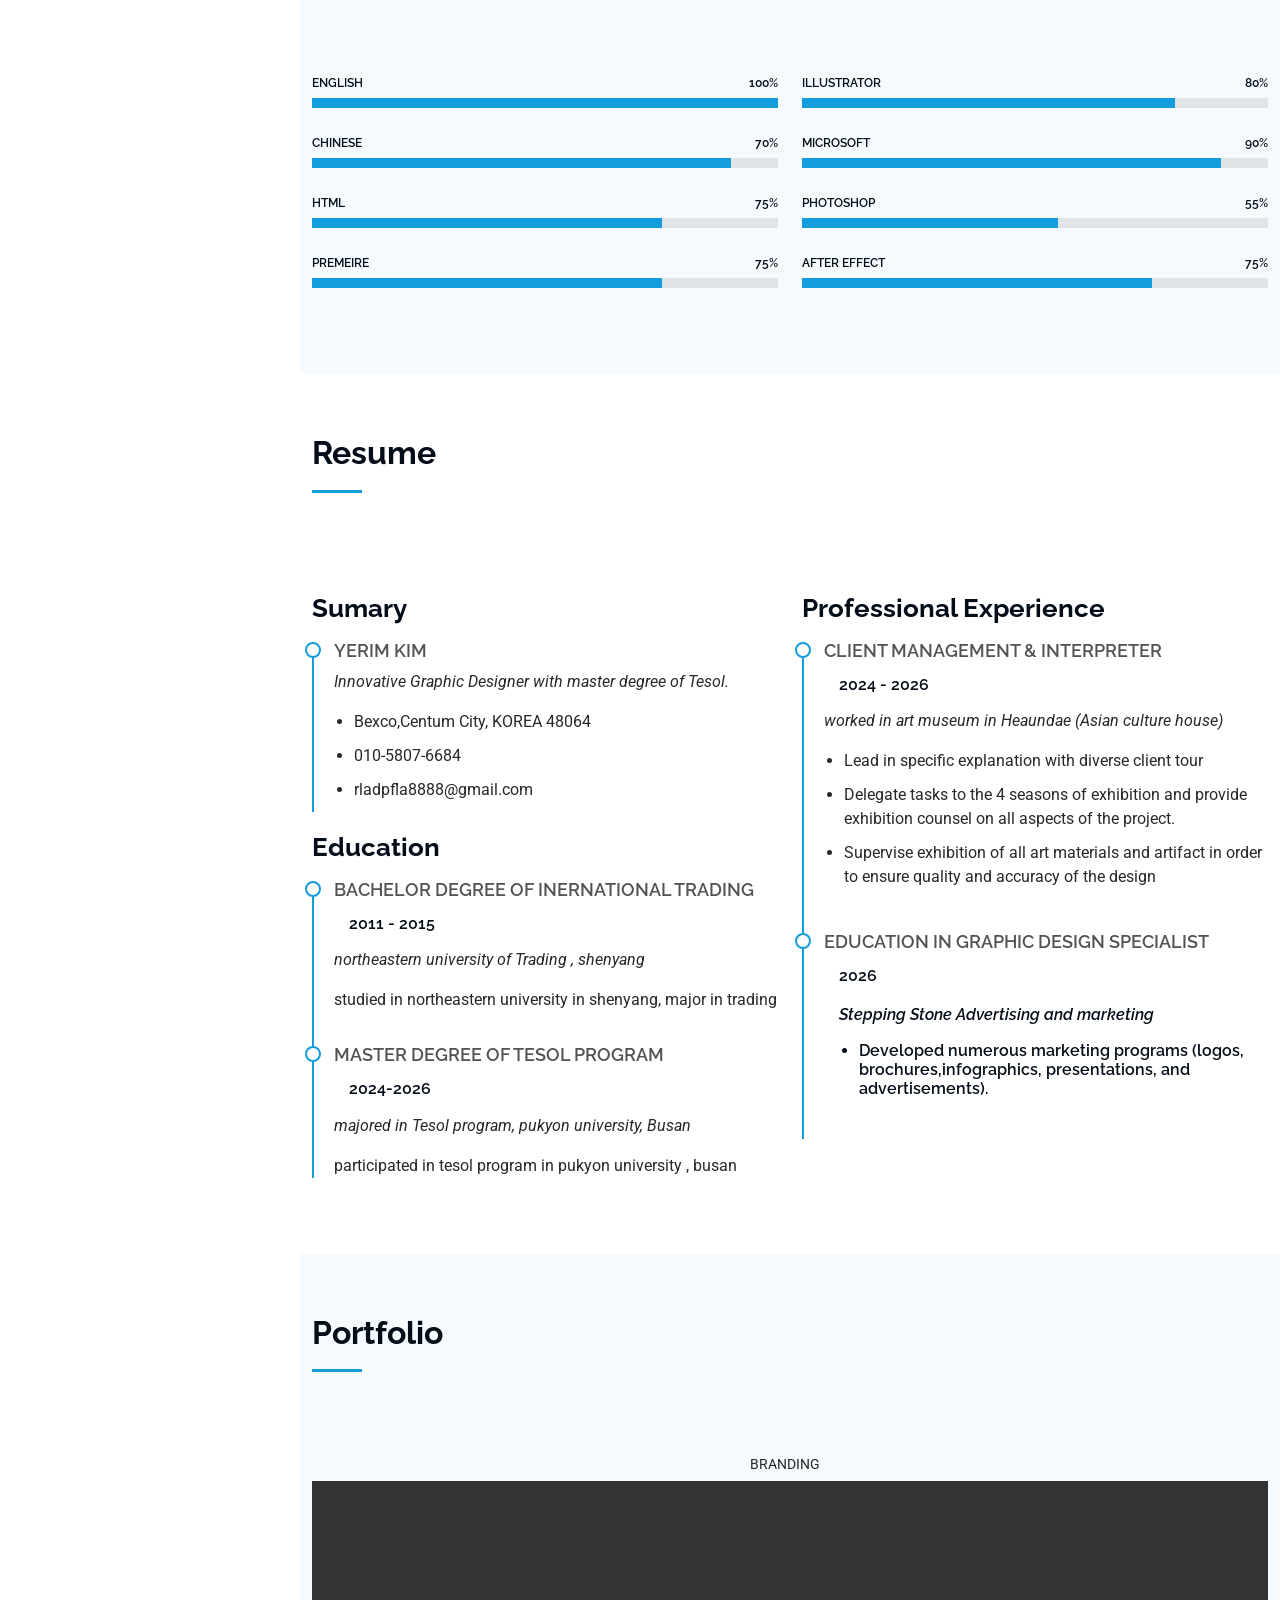
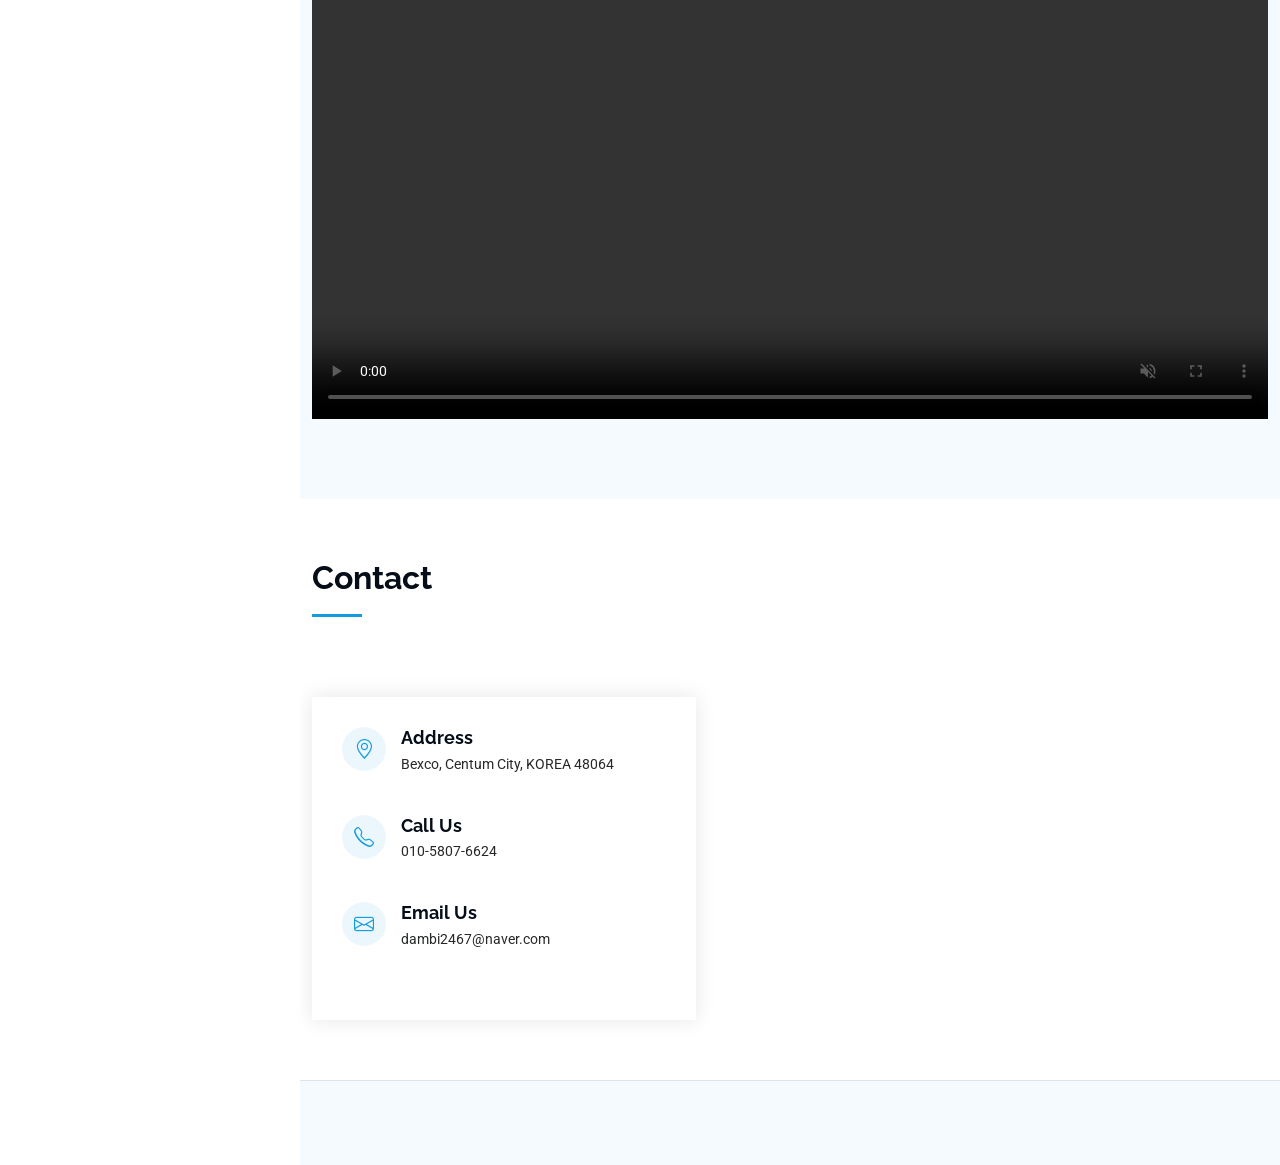
==== commit 43d85735: "up" ====
--- a/index.html
+++ b/index.html
@@ -162,12 +162,21 @@
             </div><!-- End Skills Item -->
 
             <div class="progress">
-              <span class="skill"><span>premeire aftereffect</span> <i class="val">75%</i></span>
+              <span class="skill"><span>html</span> <i class="val">75%</i></span>
               <div class="progress-bar-wrap">
                 <div class="progress-bar" role="progressbar" aria-valuenow="75" aria-valuemin="0" aria-valuemax="100"></div>
               </div>
             </div><!-- End Skills Item -->
 
+            <div class="progress">
+              <span class="skill"><span>premeire</span> <i class="val">75%</i></span>
+              <div class="progress-bar-wrap">
+                <div class="progress-bar" role="progressbar" aria-valuenow="75" aria-valuemin="0" aria-valuemax="100"></div>
+              </div>
+            </div><!-- End Skills Item -->
+
+            
+
           </div>
 
           <div class="col-lg-6">
@@ -190,6 +199,13 @@
               <span class="skill"><span>Photoshop</span> <i class="val">55%</i></span>
               <div class="progress-bar-wrap">
                 <div class="progress-bar" role="progressbar" aria-valuenow="55" aria-valuemin="0" aria-valuemax="100"></div>
+              </div>
+            </div><!-- End Skills Item -->
+               
+              <div class="progress">
+              <span class="skill"><span>after effect</span> <i class="val">75%</i></span>
+              <div class="progress-bar-wrap">
+                <div class="progress-bar" role="progressbar" aria-valuenow="75" aria-valuemin="0" aria-valuemax="100"></div>
               </div>
             </div><!-- End Skills Item -->
 
